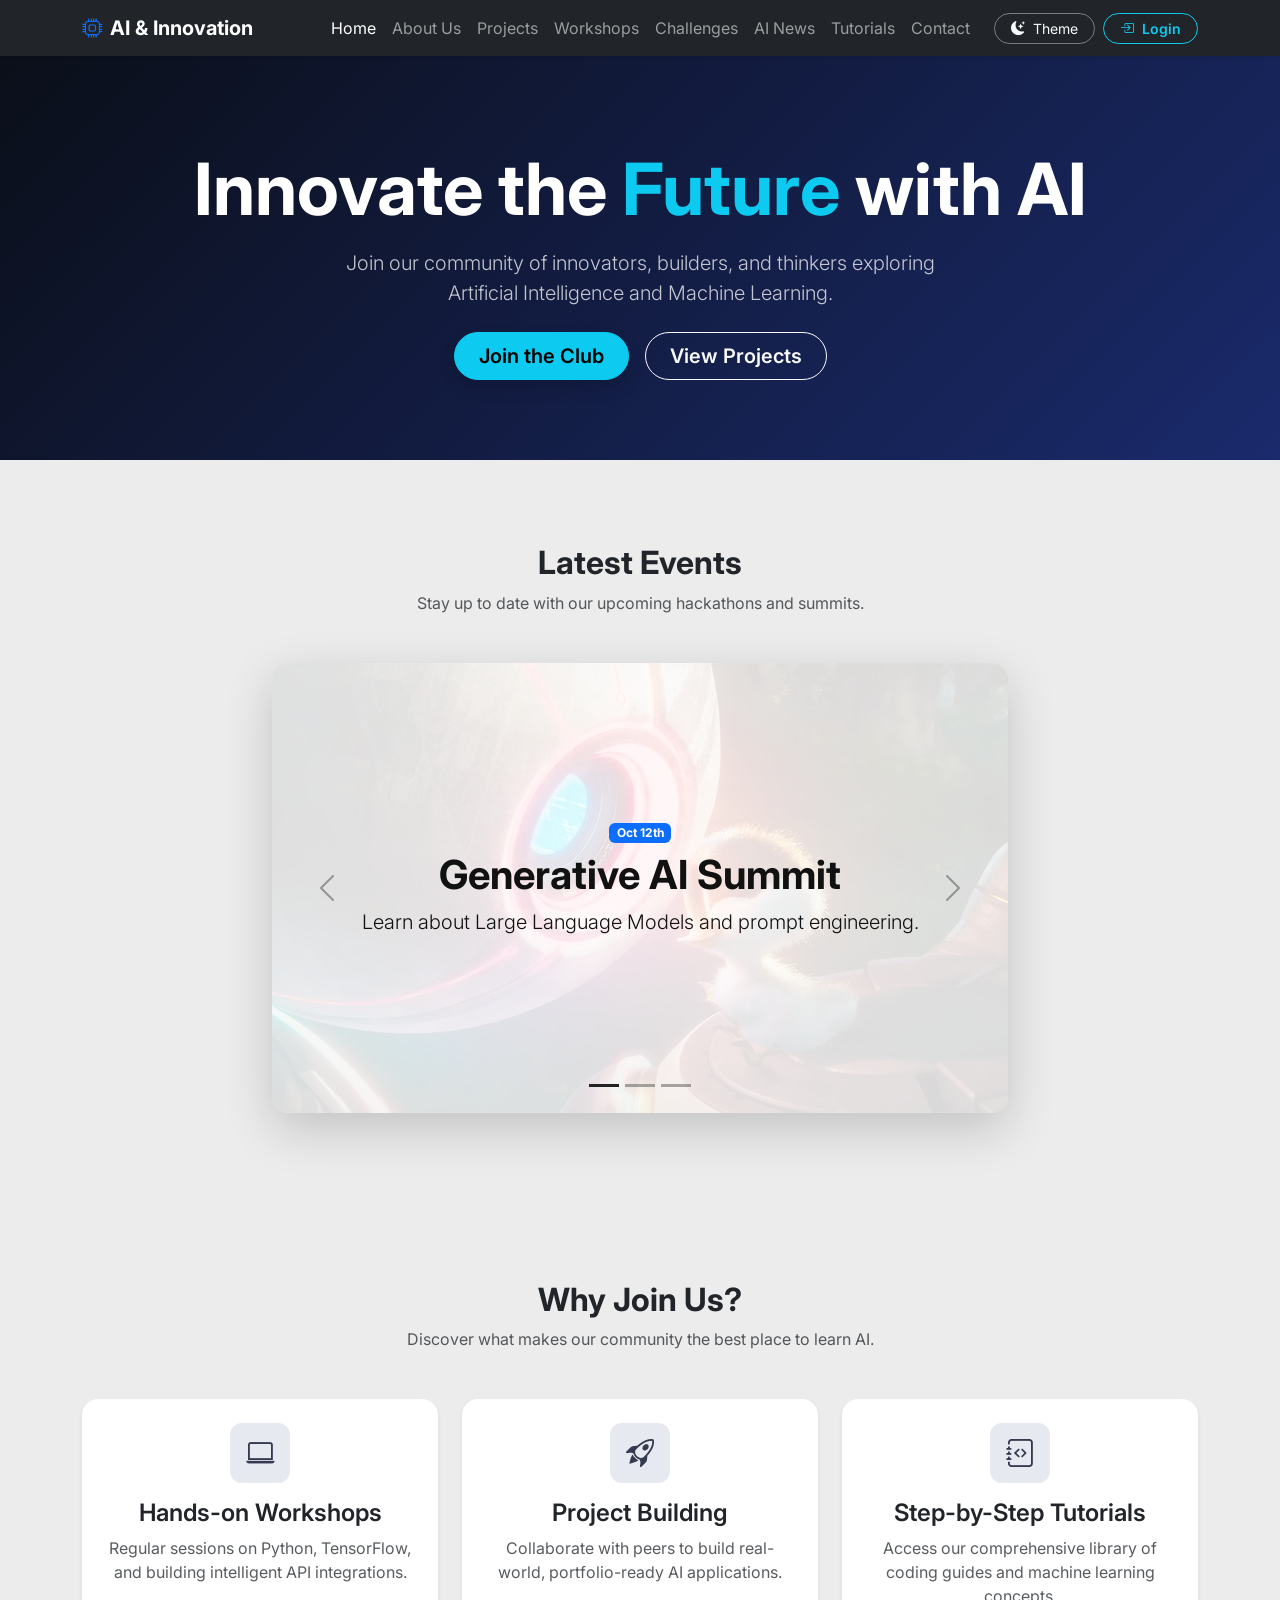
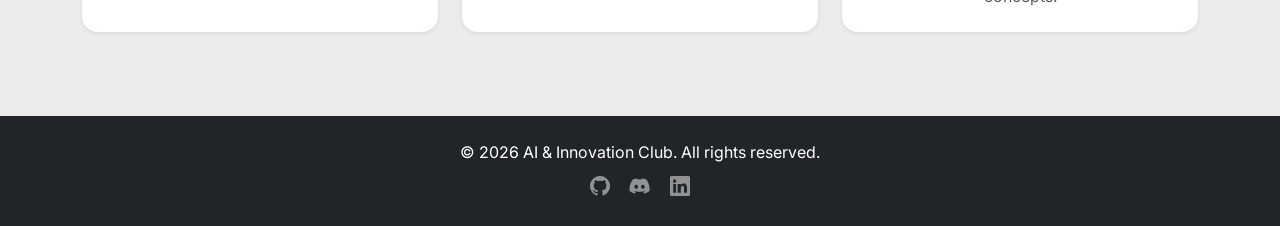
==== index.html @ 1f7a62c4 "Upload our teammate webpage file" ====
<!DOCTYPE html>
<html lang="en">

<head>
    <meta charset="UTF-8">
    <meta name="viewport" content="width=device-width, initial-scale=1.0">
    <title>AI & Innovation Club</title>

    <!-- Google Fonts -->
    <link rel="preconnect" href="https://fonts.googleapis.com">
    <link rel="preconnect" href="https://fonts.gstatic.com" crossorigin>
    <link href="https://fonts.googleapis.com/css2?family=Inter:wght@300;400;600;800&display=swap" rel="stylesheet">

    <!-- Bootstrap 5 CSS & Icons -->
    <link href="https://cdn.jsdelivr.net/npm/bootstrap@5.3.0/dist/css/bootstrap.min.css" rel="stylesheet">
    <link rel="stylesheet" href="https://cdn.jsdelivr.net/npm/bootstrap-icons@1.11.1/font/bootstrap-icons.css">

  
    <link rel="stylesheet" href="css/style.css">
</head>

<body>
  
    <nav class="navbar navbar-expand-lg navbar-dark bg-dark sticky-top shadow-sm">
        <div class="container">
            <a class="navbar-brand fw-bold" href="index.html">
                <i class="bi bi-cpu me-2 text-primary"></i>AI & Innovation
            </a>
            <button class="navbar-toggler" type="button" data-bs-toggle="collapse" data-bs-target="#navbarNav">
                <span class="navbar-toggler-icon"></span>
            </button>
            <div class="collapse navbar-collapse" id="navbarNav">
                <ul class="navbar-nav ms-auto align-items-center">
                    <li class="nav-item"><a class="nav-link active" href="index.html">Home</a></li>
                    <li class="nav-item"><a class="nav-link" href="about.html">About Us</a></li>
                    <li class="nav-item"><a class="nav-link" href="projects.html">Projects</a></li>
                    <li class="nav-item"><a class="nav-link" href="workshops.html">Workshops</a></li>
                    <li class="nav-item"><a class="nav-link" href="challenges.html">Challenges</a></li>
                    <li class="nav-item"><a class="nav-link" href="api-demo.html">AI News</a></li>
                    <li class="nav-item"><a class="nav-link" href="tutorials.html">Tutorials</a></li>
                    <li class="nav-item"><a class="nav-link" href="contact.html">Contact</a></li>
                    
   
                    <li class="nav-item ms-lg-3 mt-2 mt-lg-0">
                        <button id="theme-toggle" class="btn btn-outline-light btn-sm rounded-pill px-3">
                            <i class="bi bi-moon-stars-fill me-1"></i> Theme
                        </button>
                    </li>

          
                    <li class="nav-item ms-lg-2 mt-2 mt-lg-0 d-flex align-items-center" id="auth-nav-container">
                        <a class="btn btn-outline-info btn-sm rounded-pill px-3 fw-semibold" href="login.html">
                            <i class="bi bi-box-arrow-in-right me-1"></i> Login
                        </a>
                    </li>
                </ul>
            </div>
        </div>
    </nav>


    <header class="hero-section text-white text-center">
        <div class="container px-4">
            <h1 class="display-2 fw-bold mb-3">Innovate the <span class="text-info">Future</span> with AI</h1>
            <p class="lead mb-4 opacity-75 mx-auto" style="max-width: 650px;">
                Join our community of innovators, builders, and thinkers exploring Artificial Intelligence and Machine Learning.
            </p>
            <div class="d-flex justify-content-center gap-3">
                <a href="contact.html" class="btn btn-info btn-lg fw-semibold px-4 rounded-pill shadow btn-hero-cta">Join the Club</a>
                <a href="projects.html" class="btn btn-outline-light btn-lg fw-semibold px-4 rounded-pill btn-hero-secondary">View Projects</a>
            </div>
        </div>
    </header>


    <section class="gray-bg">
        <div class="container py-4">
            <div class="text-center mb-5">
                <h2 class="fw-bold">Latest Events</h2>
                <p class="text-muted">Stay up to date with our upcoming hackathons and summits.</p>
            </div>

            <div class="row justify-content-center">
                <div class="col-12 col-md-10 col-lg-8 mx-auto">
                    <div id="eventCarousel" class="carousel slide shadow-lg rounded-4 overflow-hidden" data-bs-ride="carousel">
                        <div class="carousel-indicators">
                            <button type="button" data-bs-target="#eventCarousel" data-bs-slide-to="0" class="active"></button>
                            <button type="button" data-bs-target="#eventCarousel" data-bs-slide-to="1"></button>
                            <button type="button" data-bs-target="#eventCarousel" data-bs-slide-to="2"></button>
                        </div>
                        <div class="carousel-inner">
                            <div class="carousel-item active">
                                <img src="image/index.slide1.jpg" class="d-block w-100" alt="AI Summit">
                                <div class="carousel-caption carousel-caption-overlay">
                                    <span class="badge bg-primary mb-2">Oct 12th</span>
                                    <h3 class="display-6 fw-bold">Generative AI Summit</h3>
                                    <p class="lead">Learn about Large Language Models and prompt engineering.</p>
                                </div>
                            </div>
                            <div class="carousel-item">
                                <img src="image/index.slide2.png" class="d-block w-100" alt="Hackathon">
                                <div class="carousel-caption carousel-caption-overlay">
                                    <span class="badge bg-danger mb-2">Nov 5th</span>
                                    <h3 class="display-6 fw-bold">Machine Learning Hackathon</h3>
                                    <p class="lead">48 hours to build a predictive model. Prizes await!</p>
                                </div>
                            </div>
                            <div class="carousel-item">
                                <img src="image/index.slide3.jpg" class="d-block w-100" alt="Tech Talk">
                                <div class="carousel-caption carousel-caption-overlay">
                                    <span class="badge bg-success mb-2">Dec 1st</span>
                                    <h3 class="display-6 fw-bold">Tech Talk: Neural Networks</h3>
                                    <p class="lead">Guest speaker from industry-leading AI research labs.</p>
                                </div>
                            </div>
                        </div>
                        <button class="carousel-control-prev" type="button" data-bs-target="#eventCarousel" data-bs-slide="prev">
                            <span class="carousel-control-prev-icon"></span>
                        </button>
                        <button class="carousel-control-next" type="button" data-bs-target="#eventCarousel" data-bs-slide="next">
                            <span class="carousel-control-next-icon"></span>
                        </button>
                    </div>
                </div>
            </div>
        </div>
    </section>

 
    <section class="gray-bg">
        <div class="container py-4">
            <div class="text-center mb-5">
                <h2 class="fw-bold">Why Join Us?</h2>
                <p class="text-muted">Discover what makes our community the best place to learn AI.</p>
            </div>

            <div class="row g-4 text-center">
                <div class="col-md-4">
                    <a href="workshops.html" class="card-link-wrapper">
                        <div class="card h-100 p-4 feature-card shadow-sm rounded-4">
                            <div class="icon-box">
                                <i class="bi bi-laptop fs-3"></i>
                            </div>
                            <h4 class="fw-semibold">Hands-on Workshops</h4>
                            <p class="text-muted mb-0">Regular sessions on Python, TensorFlow, and building intelligent API integrations.</p>
                        </div>
                    </a>
                </div>
                <div class="col-md-4">
                    <a href="projects.html" class="card-link-wrapper">
                        <div class="card h-100 p-4 feature-card shadow-sm rounded-4">
                            <div class="icon-box">
                                <i class="bi bi-rocket-takeoff fs-3"></i>
                            </div>
                            <h4 class="fw-semibold">Project Building</h4>
                            <p class="text-muted mb-0">Collaborate with peers to build real-world, portfolio-ready AI applications.</p>
                        </div>
                    </a>
                </div>
                <div class="col-md-4">
                    <a href="tutorials.html" class="card-link-wrapper">
                        <div class="card h-100 p-4 feature-card shadow-sm rounded-4">
                            <div class="icon-box">
                                <i class="bi bi-journal-code fs-3"></i>
                            </div>
                            <h4 class="fw-semibold">Step-by-Step Tutorials</h4>
                            <p class="text-muted mb-0">Access our comprehensive library of coding guides and machine learning concepts.</p>
                        </div>
                    </a>
                </div>
            </div>
        </div>
    </section>

    
    <footer class="bg-dark text-white py-4 text-center">
        <div class="container">
            <p class="mb-0">&copy; 2026 AI & Innovation Club. All rights reserved.</p>
            <div class="mt-2">
                <a href="contact.html" class="text-white-50 me-3 text-decoration-none"><i class="bi bi-github fs-5"></i></a>
                <a href="contact.html" class="text-white-50 me-3 text-decoration-none"><i class="bi bi-discord fs-5"></i></a>
                <a href="contact.html" class="text-white-50 text-decoration-none"><i class="bi bi-linkedin fs-5"></i></a>
            </div>
        </div>
    </footer>

    <!-- Bootstrap  -->
    <script src="https://cdn.jsdelivr.net/npm/bootstrap@5.3.0/dist/js/bootstrap.bundle.min.js"></script>

    
    <script src="js/main.js"></script>
</body>

</html>
---- css/style.css ----
:root {
    --bg-primary: #f8f9fa;
    --text-primary: #212529;
    --card-bg: #ffffff;
    --input-bg: #ffffff;
    --input-border: #dee2e6;
}

body.dark-mode {
    --bg-primary: #12161f;
    --text-primary: #f1f5f9;
    --card-bg: #1e2430;
    --input-bg: #2d3748;
    --input-border: #4a5568;
}

body {
    font-family: 'Inter', sans-serif;
    background-color: var(--bg-primary);
    color: var(--text-primary);
    transition: background-color 0.3s, color 0.3s;
    margin: 0;
    padding: 0;
}


.hero-section {
    background: linear-gradient(135deg, #0b0f19 0%, #1a2a6c 50%, #b21f1f 100%);
    background-size: 200% 200%;
    animation: gradientMove 6s ease infinite;
    padding: 90px 0 80px 0;
}

@keyframes gradientMove {
    0% { background-position: 0% 50%; }
    50% { background-position: 100% 50%; }
    100% { background-position: 0% 50%; }
}


.btn-hero-cta {
    transition: all 0.3s ease;
}

.btn-hero-cta:hover {
    background-color: #ffc107 !important;
    border-color: #ffc107 !important;
    color: #000 !important;
    transform: translateY(-3px) scale(1.05);
    box-shadow: 0 10px 20px rgba(255, 193, 7, 0.4) !important;
}

.btn-hero-secondary {
    transition: all 0.3s ease;
}

.btn-hero-secondary:hover {
    background-color: #ffffff !important;
    border-color: #ffffff !important;
    color: #000 !important;
    transform: translateY(-3px) scale(1.05);
    box-shadow: 0 10px 20px rgba(255, 255, 255, 0.4) !important;
}

.nav-link {
    transition: color 0.3s ease, text-shadow 0.3s ease;
}

.nav-link:hover {
    color: #ffffff !important;
    text-shadow: 0 0 15px rgba(255, 255, 255, 0.9), 0 0 30px rgba(255, 255, 255, 0.5);
}


.gray-bg {
    background-color: #ececec;
    padding: 60px 0;
    transition: background-color 0.3s ease;
}

body.dark-mode .gray-bg {
    background-color: #12161f;
}

.carousel-item img {
    height: 450px;
    object-fit: cover;
}

.carousel-caption-overlay {
    position: absolute !important;
    top: 0 !important;
    left: 0 !important;
    right: 0 !important;
    bottom: 0 !important;
    background: rgba(255, 255, 255, 0.85);
    color: #111 !important;
    display: flex;
    flex-direction: column;
    justify-content: center;
    align-items: center;
    text-align: center;
    padding: 2rem;
}

body.dark-mode .carousel-caption-overlay {
    background: rgba(18, 22, 31, 0.85);
    color: #ffffff !important;
}

.carousel-control-prev-icon,
.carousel-control-next-icon {
    filter: invert(30%) grayscale(100%) brightness(0.4);
}

.carousel-indicators [data-bs-target] {
    background-color: #555;
}

.carousel-indicators .active {
    background-color: #222;
}


.feature-card {
    transition: transform 0.3s ease, box-shadow 0.3s ease;
    border: none;
    background-color: var(--card-bg);
}

.feature-card:hover {
    transform: translateY(-5px);
    box-shadow: 0 10px 20px rgba(0, 0, 0, 0.1) !important;
}

.icon-box {
    width: 60px;
    height: 60px;
    display: flex;
    align-items: center;
    justify-content: center;
    border-radius: 12px;
    background: rgba(26, 42, 108, 0.1);
    color: #353a50;
    margin: 0 auto 1rem auto;
}

.card-link-wrapper {
    text-decoration: none;
    color: inherit;
    display: block;
    height: 100%;
}


.glass-card {
    background-color: var(--card-bg);
    border: 1px solid rgba(0, 0, 0, 0.05);
    border-radius: 16px;
    box-shadow: 0 8px 30px rgba(0, 0, 0, 0.08);
    transition: background-color 0.3s;
}

#cookie-banner {
    display: none;
    position: fixed;
    bottom: 20px;
    left: 50%;
    transform: translateX(-50%);
    z-index: 9999;
    width: 90%;
    max-width: 600px;
}

.social-share-btn {
    width: 40px;
    height: 40px;
    display: inline-flex;
    align-items: center;
    justify-content: center;
    border-radius: 50%;
    color: white;
    transition: transform 0.2s, box-shadow 0.2s;
}

.social-share-btn:hover {
    transform: scale(1.1);
    color: white;
    box-shadow: 0 4px 10px rgba(0, 0, 0, 0.2);
}

#theme-toggle {
    transition: all 0.2s ease;
    border-color: rgba(255, 255, 255, 0.4);
}

#theme-toggle:hover {
    background-color: rgba(255, 255, 255, 0.15);
    border-color: #ffffff;
}

#auth-nav-container .btn {
    transition: all 0.2s ease;
}

#auth-nav-container .btn:hover {
    transform: translateY(-1px);
}


body.dark-mode h1,
body.dark-mode h2,
body.dark-mode h3,
body.dark-mode h4,
body.dark-mode h5,
body.dark-mode h6,
body.dark-mode .card-link-wrapper,
body.dark-mode .card-link-wrapper h4 {
    color: #ffffff !important;
}

body.dark-mode .text-muted {
    color: #cbd5e1 !important;
}


body.dark-mode .feature-card,
body.dark-mode .glass-card {
    background-color: #1e2430 !important;
    border: 1px solid rgba(255, 255, 255, 0.12) !important;
}


body.dark-mode .icon-box {
    background: rgba(56, 189, 248, 0.18) !important;
    color: #38bdf8 !important;
}


body.dark-mode .form-control, 
body.dark-mode .form-select {
    background-color: var(--input-bg) !important;
    color: #ffffff !important;
    border-color: var(--input-border) !important;
}

body.dark-mode .form-control:focus,
body.dark-mode .form-select:focus {
    background-color: #374151 !important;
    color: #ffffff !important;
    border-color: #38bdf8 !important;
    box-shadow: 0 0 0 0.25rem rgba(56, 189, 248, 0.25) !important;
}

body.dark-mode .form-control::placeholder {
    color: #94a3b8 !important;
}


body.dark-mode #logout-btn {
    border-color: #dc3545;
    color: #ff6b6b;
}

body.dark-mode #logout-btn:hover {
    background-color: #dc3545;
    color: #ffffff;
}
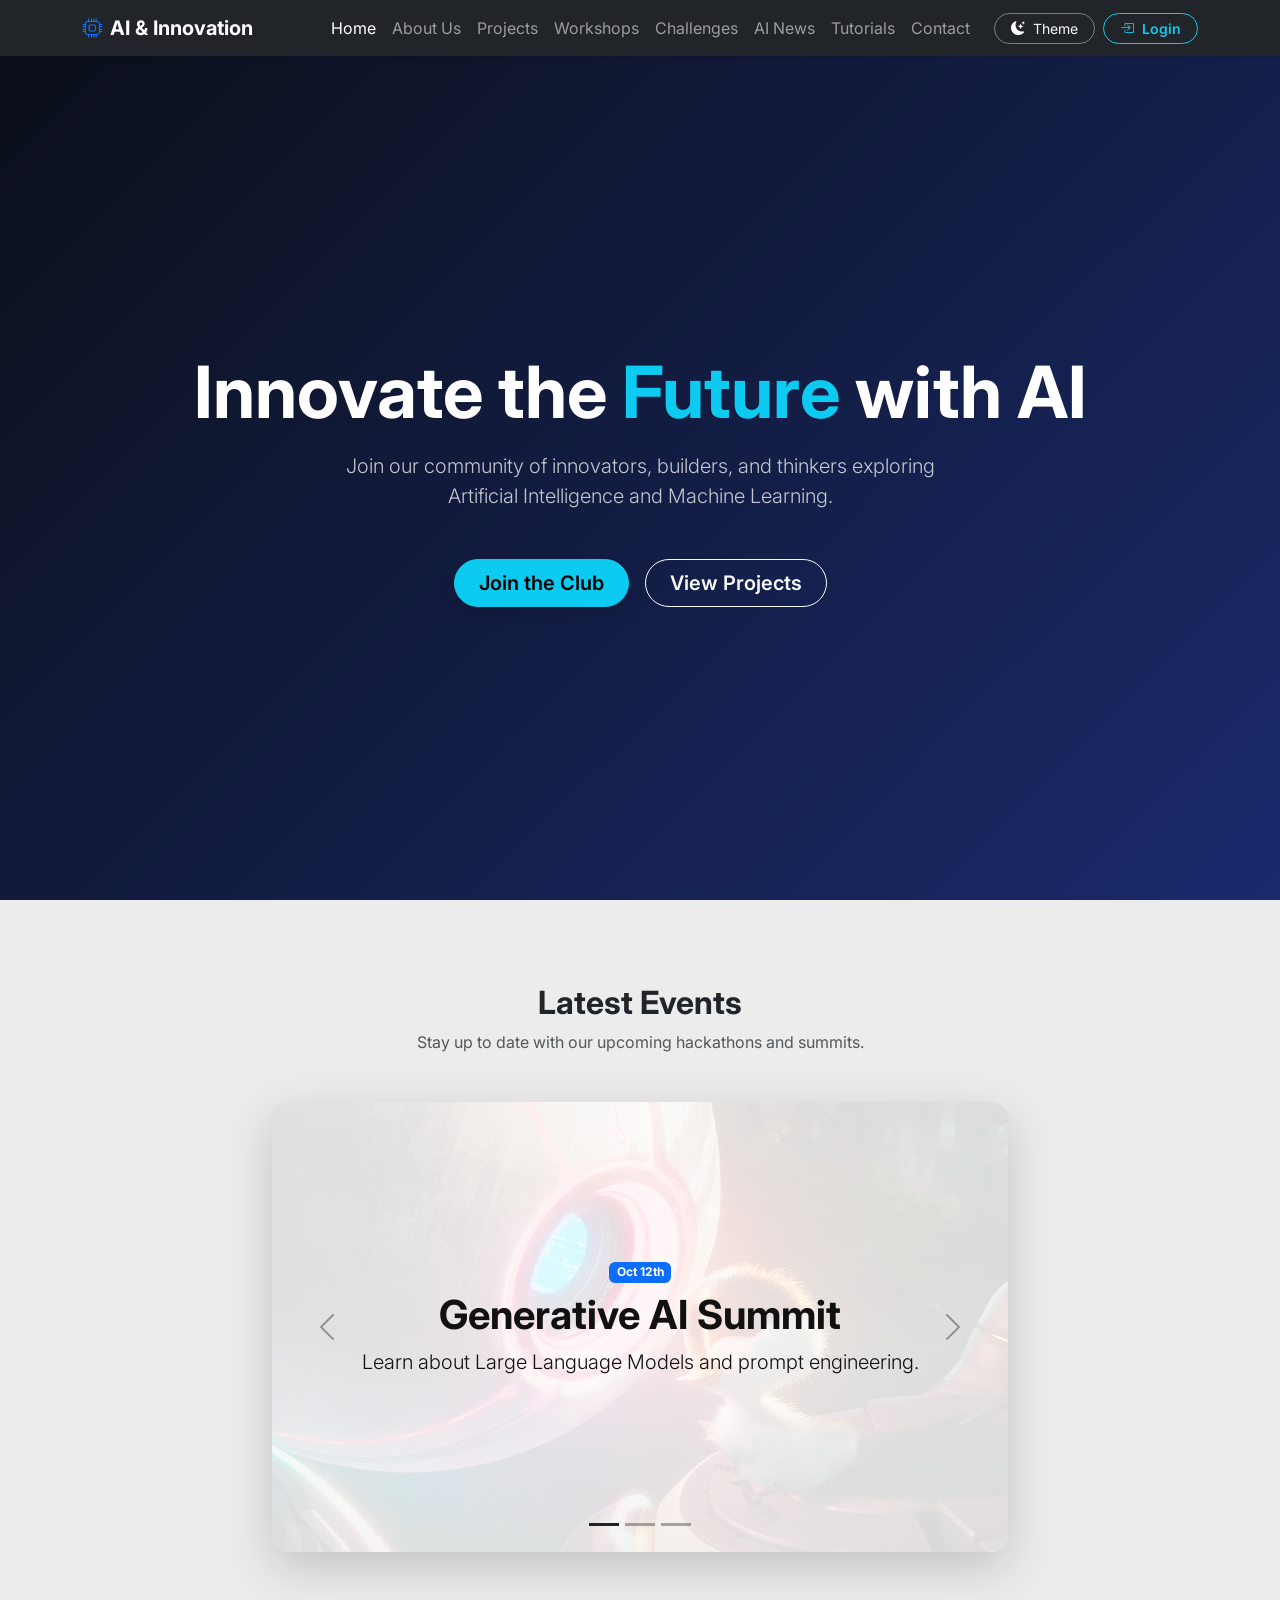
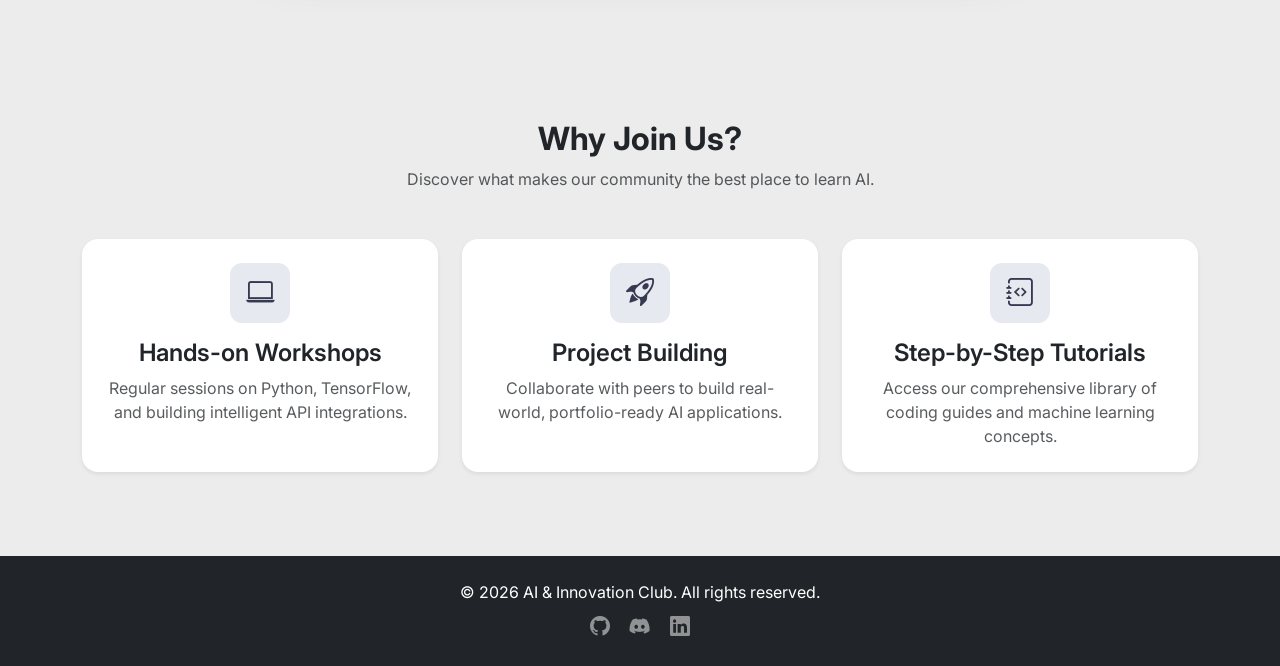
==== commit 491be1e5: "Add files via upload" ====
--- a/index.html
+++ b/index.html
@@ -36,7 +36,7 @@
                     <li class="nav-item"><a class="nav-link" href="projects.html">Projects</a></li>
                     <li class="nav-item"><a class="nav-link" href="workshops.html">Workshops</a></li>
                     <li class="nav-item"><a class="nav-link" href="challenges.html">Challenges</a></li>
-                    <li class="nav-item"><a class="nav-link" href="api-demo.html">AI News</a></li>
+                    <li class="nav-item"><a class="nav-link" href="ai-news.html">AI News</a></li>
                     <li class="nav-item"><a class="nav-link" href="tutorials.html">Tutorials</a></li>
                     <li class="nav-item"><a class="nav-link" href="contact.html">Contact</a></li>
                     
@@ -59,18 +59,18 @@
     </nav>
 
 
-    <header class="hero-section text-white text-center">
-        <div class="container px-4">
-            <h1 class="display-2 fw-bold mb-3">Innovate the <span class="text-info">Future</span> with AI</h1>
-            <p class="lead mb-4 opacity-75 mx-auto" style="max-width: 650px;">
-                Join our community of innovators, builders, and thinkers exploring Artificial Intelligence and Machine Learning.
-            </p>
-            <div class="d-flex justify-content-center gap-3">
-                <a href="contact.html" class="btn btn-info btn-lg fw-semibold px-4 rounded-pill shadow btn-hero-cta">Join the Club</a>
-                <a href="projects.html" class="btn btn-outline-light btn-lg fw-semibold px-4 rounded-pill btn-hero-secondary">View Projects</a>
-            </div>
+<header class="hero-section hero-fullscreen text-white text-center">
+    <div class="container px-4">
+        <h1 class="display-2 fw-bold mb-3">Innovate the <span class="text-info">Future</span> with AI</h1>
+        <p class="lead mb-5 opacity-75 mx-auto" style="max-width: 650px;">
+            Join our community of innovators, builders, and thinkers exploring Artificial Intelligence and Machine Learning.
+        </p>
+        <div class="d-flex justify-content-center gap-3">
+            <a href="contact.html" class="btn btn-info btn-lg fw-semibold px-4 rounded-pill shadow btn-hero-cta">Join the Club</a>
+            <a href="projects.html" class="btn btn-outline-light btn-lg fw-semibold px-4 rounded-pill btn-hero-secondary">View Projects</a>
         </div>
-    </header>
+    </div>
+</header>
 
 
     <section class="gray-bg">
--- a/css/style.css
+++ b/css/style.css
@@ -30,6 +30,15 @@
     background-size: 200% 200%;
     animation: gradientMove 6s ease infinite;
     padding: 90px 0 80px 0;
+}
+
+.hero-section.hero-fullscreen {
+    min-height: calc(100vh - 56px); 
+    padding: 0 !important;
+    margin: 0 !important;
+    display: flex;
+    align-items: center;
+    justify-content: center;
 }
 
 @keyframes gradientMove {
